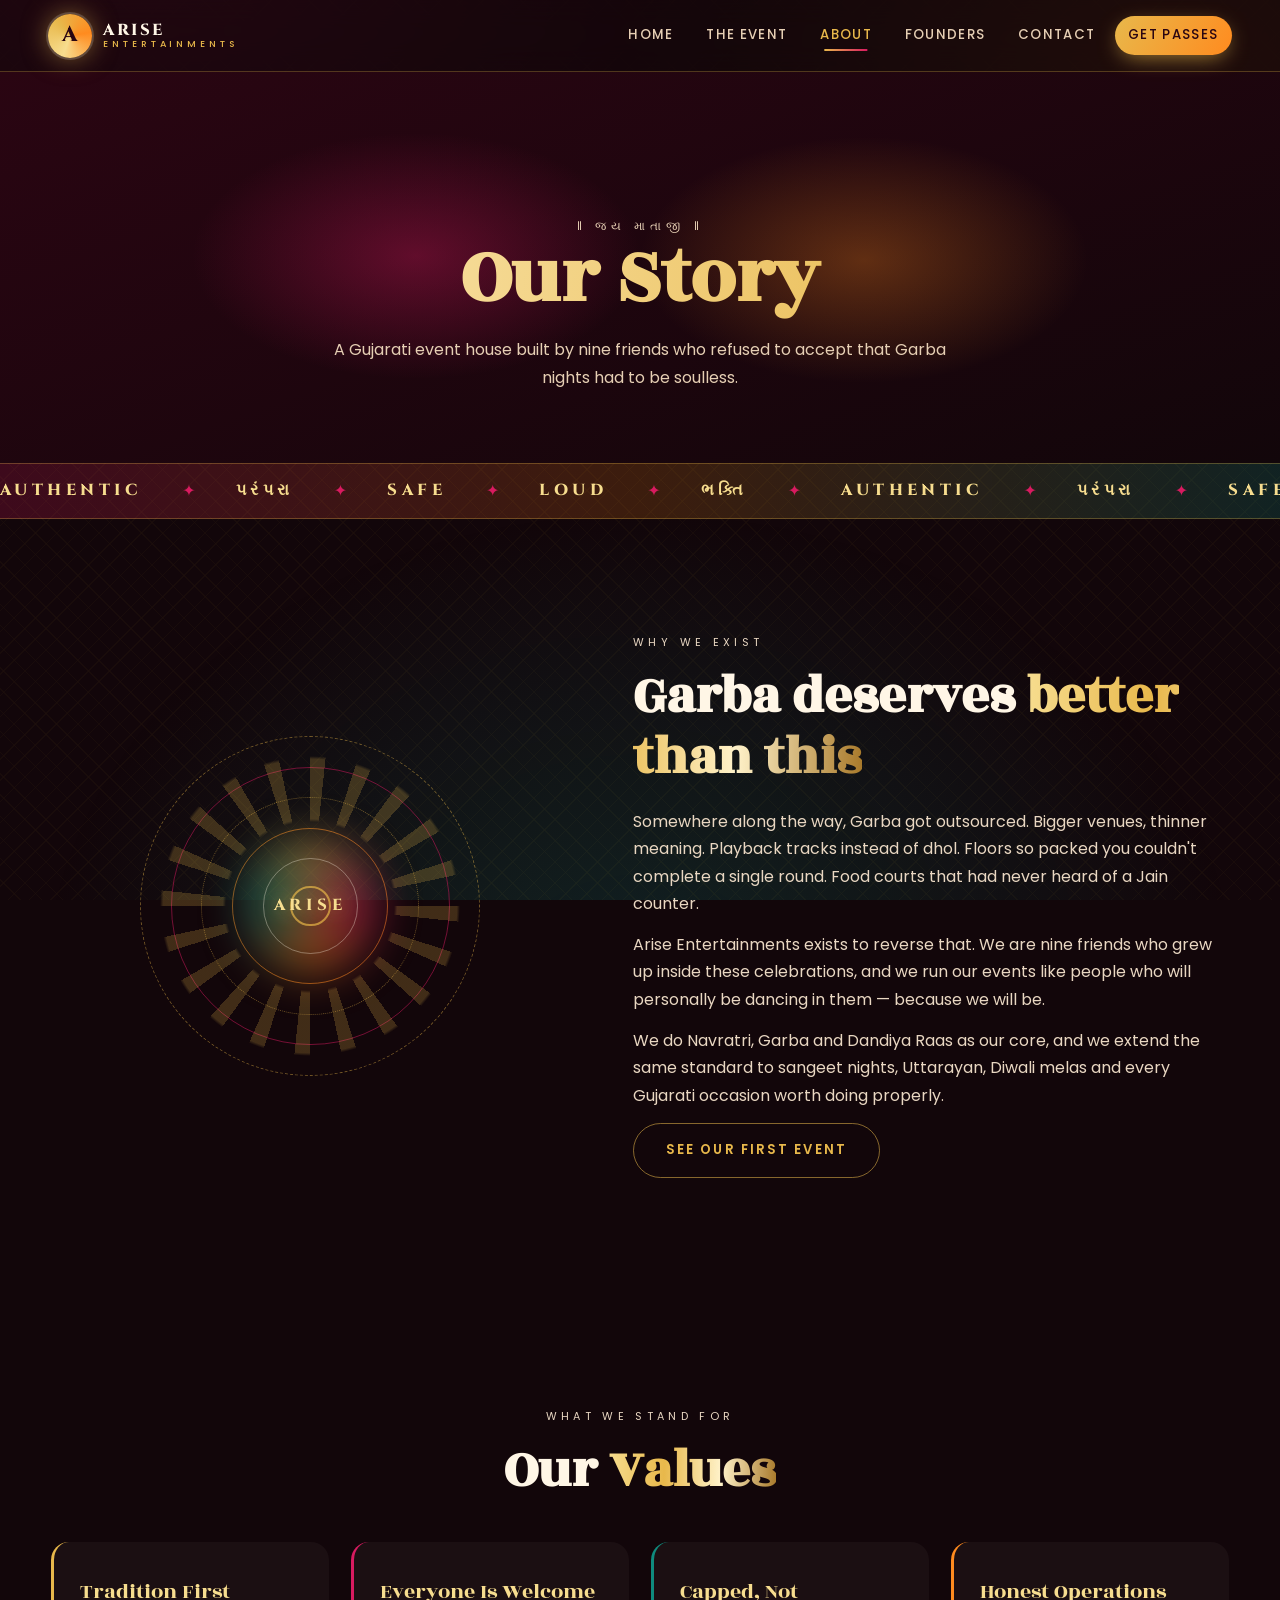
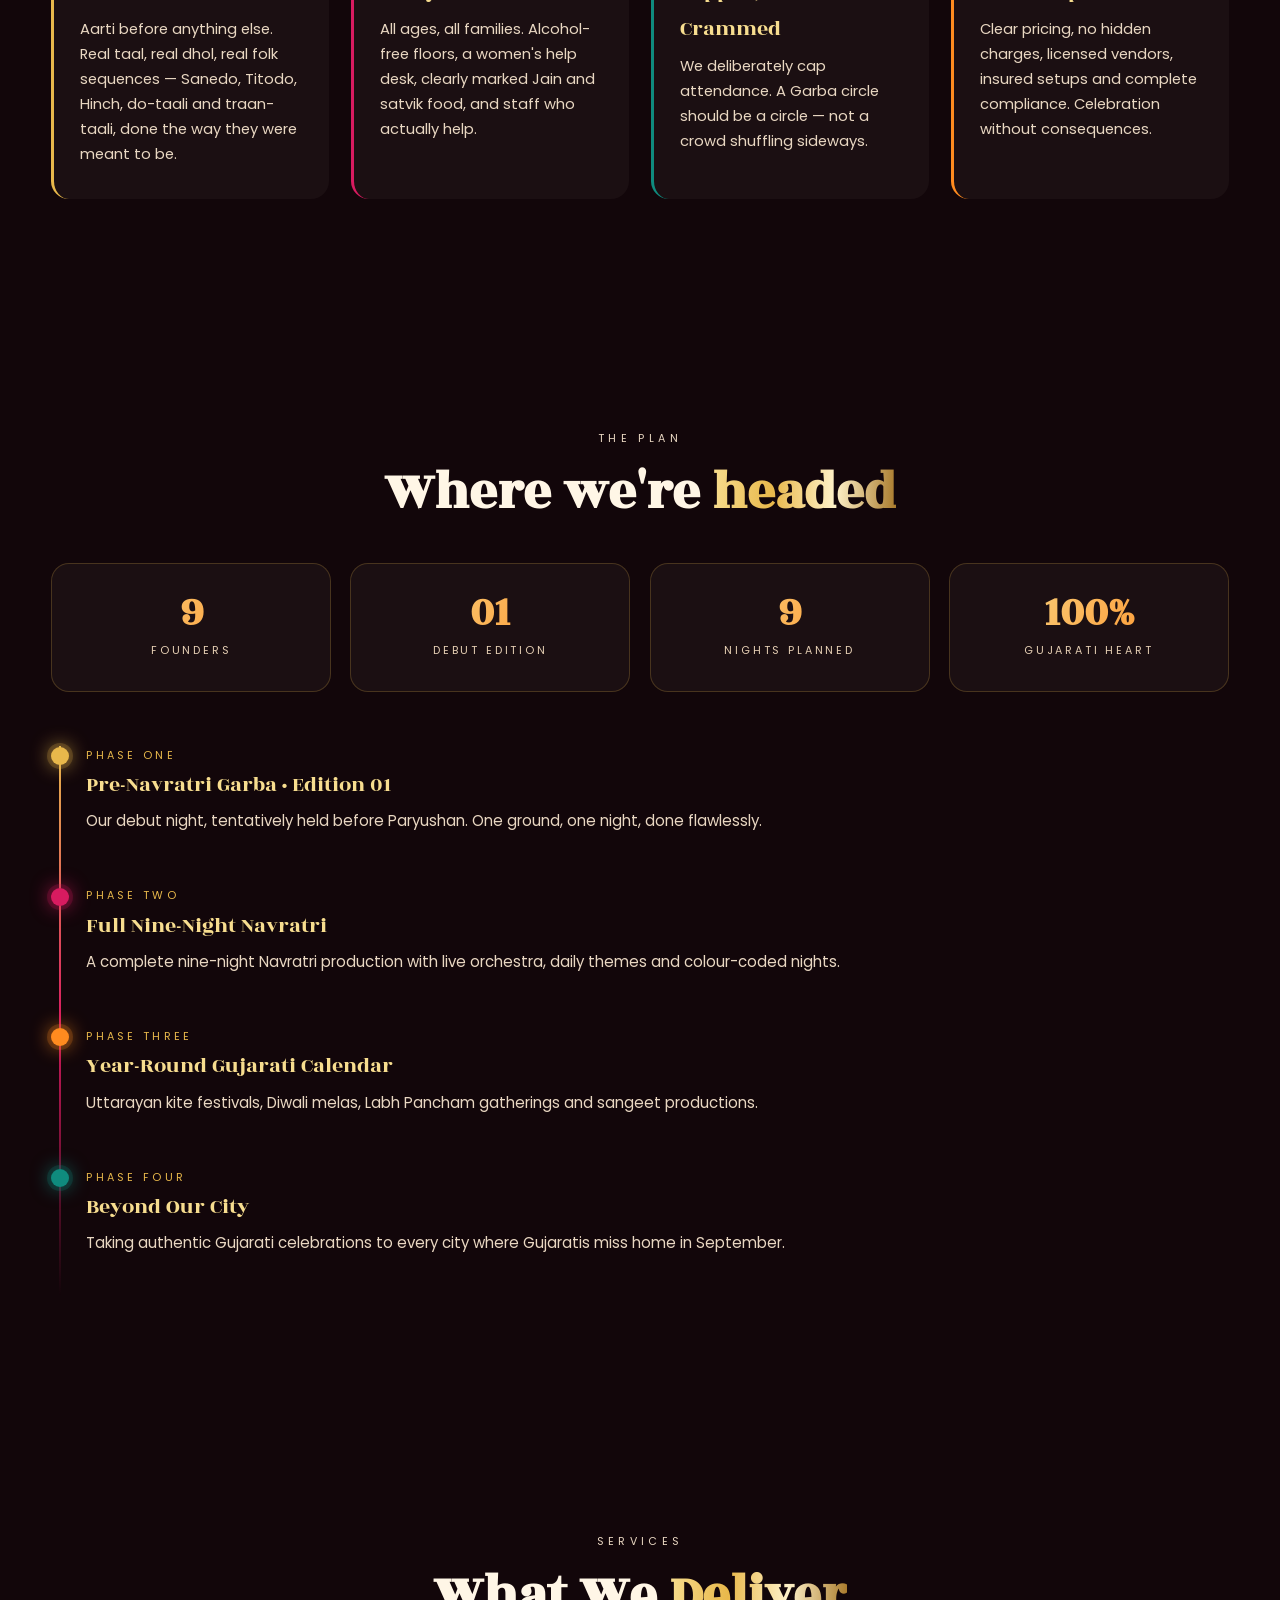
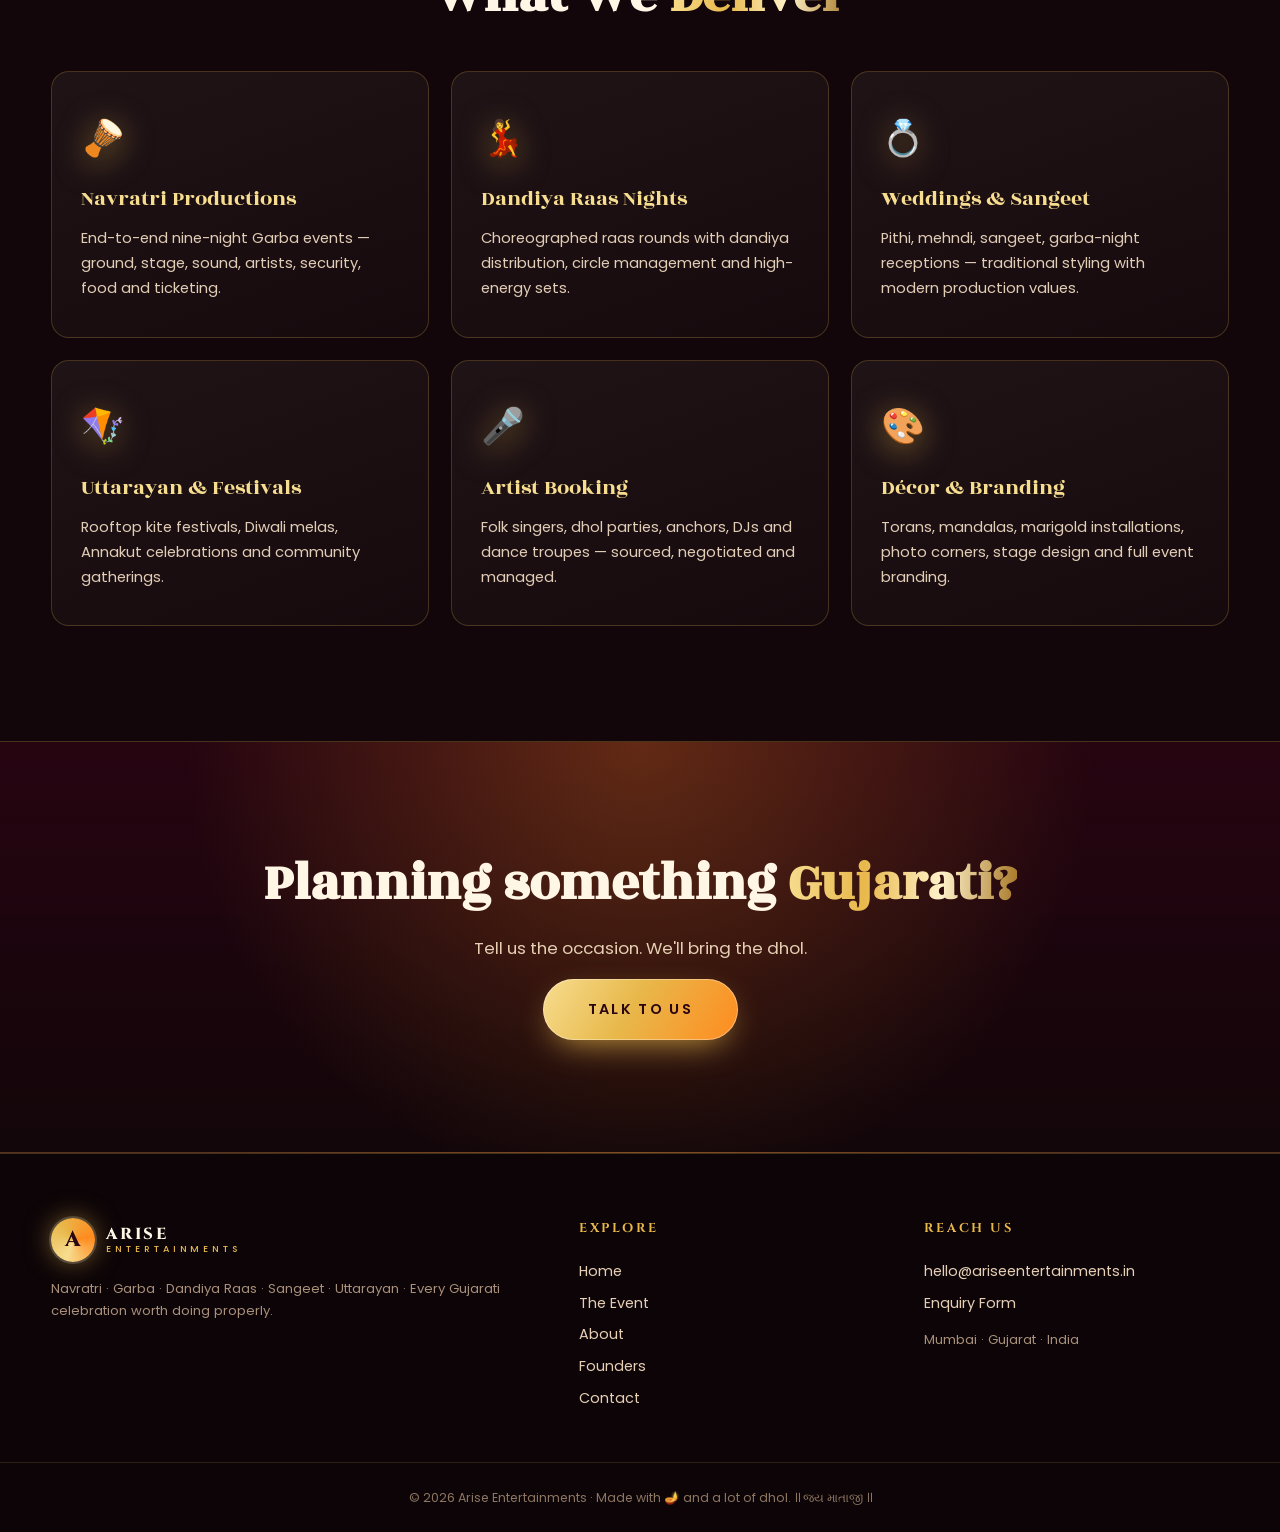
==== about.html @ 6908cb44 "feat: add event, about, founders and contact pages + README" ====
<!DOCTYPE html>
<html lang="en">
<head>
<meta charset="UTF-8">
<meta name="viewport" content="width=device-width, initial-scale=1.0">
<title>About — Arise Entertainments</title>
<meta name="description" content="Arise Entertainments is a Gujarati event house specialising in Navratri, Garba, Dandiya Raas, sangeet and every Gujarati celebration.">
<link rel="preconnect" href="https://fonts.googleapis.com">
<link rel="preconnect" href="https://fonts.gstatic.com" crossorigin>
<link href="https://fonts.googleapis.com/css2?family=Cinzel:wght@600;800&family=Playfair+Display:ital,wght@0,700;1,600&family=Poppins:wght@300;400;500;600&family=Rozha+One&display=swap" rel="stylesheet">
<link rel="stylesheet" href="style.css">
<link rel="icon" href="data:image/svg+xml,<svg xmlns='http://www.w3.org/2000/svg' viewBox='0 0 100 100'><text y='.9em' font-size='90'>🪔</text></svg>">
</head>
<body>

<header class="nav">
  <a href="index.html" class="brand">
    <span class="brand-mark">A</span>
    <span class="brand-text">Arise<em>Entertainments</em></span>
  </a>
  <input type="checkbox" id="navtoggle" class="navtoggle">
  <label for="navtoggle" class="burger" aria-label="Menu"><span></span><span></span><span></span></label>
  <nav class="navlinks">
    <a href="index.html">Home</a>
    <a href="event.html">The Event</a>
    <a href="about.html" class="active">About</a>
    <a href="founders.html">Founders</a>
    <a href="contact.html">Contact</a>
    <a href="event.html#passes" class="btn-nav">Get Passes</a>
  </nav>
</header>

<section class="pagehead">
  <div class="wrap">
    <p class="kicker">॥ જય માતાજી ॥</p>
    <h1>Our Story</h1>
    <p>A Gujarati event house built by nine friends who refused to accept that Garba nights had to be soulless.</p>
  </div>
</section>

<div class="marquee">
  <div class="marquee-track">
    <span>AUTHENTIC</span><i>✦</i><span>પરંપરા</span><i>✦</i><span>SAFE</span><i>✦</i><span>LOUD</span><i>✦</i>
    <span>ભક્તિ</span><i>✦</i><span>AUTHENTIC</span><i>✦</i><span>પરંપરા</span><i>✦</i><span>SAFE</span><i>✦</i>
    <span>LOUD</span><i>✦</i><span>ભક્તિ</span><i>✦</i>
  </div>
</div>

<section class="section">
  <div class="wrap grid-2">
    <div class="mandala-holder">
      <div class="mandala">
        <span></span><span></span><span></span><span></span>
        <span></span><span></span><span></span><span></span>
        <em>ARISE</em>
      </div>
    </div>
    <div>
      <p class="eyebrow">Why we exist</p>
      <h2 class="h2">Garba deserves <span class="gold">better than this</span></h2>
      <p>Somewhere along the way, Garba got outsourced. Bigger venues, thinner meaning. Playback tracks instead of dhol. Floors so packed you couldn't complete a single round. Food courts that had never heard of a Jain counter.</p>
      <p>Arise Entertainments exists to reverse that. We are nine friends who grew up inside these celebrations, and we run our events like people who will personally be dancing in them — because we will be.</p>
      <p>We do Navratri, Garba and Dandiya Raas as our core, and we extend the same standard to sangeet nights, Uttarayan, Diwali melas and every Gujarati occasion worth doing properly.</p>
      <a href="event.html" class="btn btn-outline">See Our First Event</a>
    </div>
  </div>
</section>

<section class="section">
  <div class="wrap">
    <p class="eyebrow center">What we stand for</p>
    <h2 class="h2 center">Our <span class="gold">Values</span></h2>
    <div class="vlist">
      <div class="v"><h3>Tradition First</h3><p>Aarti before anything else. Real taal, real dhol, real folk sequences — Sanedo, Titodo, Hinch, do-taali and traan-taali, done the way they were meant to be.</p></div>
      <div class="v"><h3>Everyone Is Welcome</h3><p>All ages, all families. Alcohol-free floors, a women's help desk, clearly marked Jain and satvik food, and staff who actually help.</p></div>
      <div class="v"><h3>Capped, Not Crammed</h3><p>We deliberately cap attendance. A Garba circle should be a circle — not a crowd shuffling sideways.</p></div>
      <div class="v"><h3>Honest Operations</h3><p>Clear pricing, no hidden charges, licensed vendors, insured setups and complete compliance. Celebration without consequences.</p></div>
    </div>
  </div>
</section>

<section class="section">
  <div class="wrap">
    <p class="eyebrow center">The plan</p>
    <h2 class="h2 center">Where we're <span class="gold">headed</span></h2>
    <div class="stats">
      <div class="stat"><b>9</b><span>Founders</span></div>
      <div class="stat"><b>01</b><span>Debut Edition</span></div>
      <div class="stat"><b>9</b><span>Nights Planned</span></div>
      <div class="stat"><b>100%</b><span>Gujarati Heart</span></div>
    </div>
    <div class="timeline" style="margin-top:3rem">
      <div class="tl"><span>Phase One</span><h3>Pre-Navratri Garba · Edition 01</h3><p>Our debut night, tentatively held before Paryushan. One ground, one night, done flawlessly.</p></div>
      <div class="tl"><span>Phase Two</span><h3>Full Nine-Night Navratri</h3><p>A complete nine-night Navratri production with live orchestra, daily themes and colour-coded nights.</p></div>
      <div class="tl"><span>Phase Three</span><h3>Year-Round Gujarati Calendar</h3><p>Uttarayan kite festivals, Diwali melas, Labh Pancham gatherings and sangeet productions.</p></div>
      <div class="tl"><span>Phase Four</span><h3>Beyond Our City</h3><p>Taking authentic Gujarati celebrations to every city where Gujaratis miss home in September.</p></div>
    </div>
  </div>
</section>

<section class="section">
  <div class="wrap">
    <p class="eyebrow center">Services</p>
    <h2 class="h2 center">What We <span class="gold">Deliver</span></h2>
    <div class="cards">
      <div class="card"><div class="ci">🪘</div><h3>Navratri Productions</h3><p>End-to-end nine-night Garba events — ground, stage, sound, artists, security, food and ticketing.</p></div>
      <div class="card"><div class="ci">💃</div><h3>Dandiya Raas Nights</h3><p>Choreographed raas rounds with dandiya distribution, circle management and high-energy sets.</p></div>
      <div class="card"><div class="ci">💍</div><h3>Weddings &amp; Sangeet</h3><p>Pithi, mehndi, sangeet, garba-night receptions — traditional styling with modern production values.</p></div>
      <div class="card"><div class="ci">🪁</div><h3>Uttarayan &amp; Festivals</h3><p>Rooftop kite festivals, Diwali melas, Annakut celebrations and community gatherings.</p></div>
      <div class="card"><div class="ci">🎤</div><h3>Artist Booking</h3><p>Folk singers, dhol parties, anchors, DJs and dance troupes — sourced, negotiated and managed.</p></div>
      <div class="card"><div class="ci">🎨</div><h3>Décor &amp; Branding</h3><p>Torans, mandalas, marigold installations, photo corners, stage design and full event branding.</p></div>
    </div>
  </div>
</section>

<section class="cta">
  <div class="wrap center">
    <h2 class="h2">Planning something <span class="gold">Gujarati?</span></h2>
    <p class="lead">Tell us the occasion. We'll bring the dhol.</p>
    <a href="contact.html" class="btn btn-gold big">Talk To Us</a>
  </div>
</section>

<footer class="footer">
  <div class="wrap foot-grid">
    <div>
      <div class="brand foot-brand"><span class="brand-mark">A</span><span class="brand-text">Arise<em>Entertainments</em></span></div>
      <p class="fsmall">Navratri · Garba · Dandiya Raas · Sangeet · Uttarayan · Every Gujarati celebration worth doing properly.</p>
    </div>
    <div>
      <h4>Explore</h4>
      <a href="index.html">Home</a><a href="event.html">The Event</a><a href="about.html">About</a>
      <a href="founders.html">Founders</a><a href="contact.html">Contact</a>
    </div>
    <div>
      <h4>Reach Us</h4>
      <a href="mailto:hello@ariseentertainments.in">hello@ariseentertainments.in</a>
      <a href="contact.html">Enquiry Form</a>
      <p class="fsmall">Mumbai · Gujarat · India</p>
    </div>
  </div>
  <p class="copy">© 2026 Arise Entertainments · Made with 🪔 and a lot of dhol. ॥ જય માતાજી ॥</p>
</footer>

</body>
</html>
---- style.css ----
/* =========================================================
   ARISE ENTERTAINMENTS — Navratri / Gujarati Event House
   Pure HTML + CSS. No JavaScript. GitHub Pages ready.
   ========================================================= */

:root{
  --ink:#12060a;
  --ink2:#1d0a12;
  --maroon:#4a0d20;
  --deep:#2a0512;
  --gold:#e8b84b;
  --gold2:#f7dd8f;
  --gold-dk:#a8792a;
  --rani:#d81b60;
  --saffron:#ff8b1f;
  --teal:#0f8b7e;
  --cream:#fff6e6;
  --muted:#e6cfb4;
  --radius:18px;
  --maxw:1180px;
  --ff-head:'Rozha One', 'Playfair Display', serif;
  --ff-disp:'Cinzel', serif;
  --ff-body:'Poppins', system-ui, sans-serif;
}

*{margin:0;padding:0;box-sizing:border-box}
html{scroll-behavior:smooth}
body{
  font-family:var(--ff-body);
  color:var(--cream);
  background:var(--ink);
  overflow-x:hidden;
  line-height:1.7;
  -webkit-font-smoothing:antialiased;
}
img{max-width:100%;display:block}
a{color:inherit;text-decoration:none}
.wrap{width:min(var(--maxw),92%);margin-inline:auto}
.center{text-align:center}
.narrow{max-width:680px;margin-inline:auto}
.gold{
  background:linear-gradient(92deg,var(--gold2),var(--gold),#fff2c9,var(--gold-dk));
  -webkit-background-clip:text;background-clip:text;color:transparent;
}

/* ---------- ambient body texture ---------- */
body::before{
  content:"";position:fixed;inset:0;pointer-events:none;z-index:0;
  background:
    radial-gradient(1000px 600px at 12% -5%, rgba(216,27,96,.28), transparent 60%),
    radial-gradient(900px 600px at 92% 8%, rgba(255,139,31,.20), transparent 62%),
    radial-gradient(1000px 800px at 50% 110%, rgba(15,139,126,.22), transparent 60%);
}
body::after{
  content:"";position:fixed;inset:0;pointer-events:none;z-index:0;opacity:.05;
  background-image:
    repeating-linear-gradient(45deg,transparent 0 14px,rgba(232,184,75,.7) 14px 15px),
    repeating-linear-gradient(-45deg,transparent 0 14px,rgba(232,184,75,.7) 14px 15px);
}
header,section,footer,.marquee{position:relative;z-index:2}

/* =================== NAV =================== */
.nav{
  position:sticky;top:0;z-index:60;
  display:flex;align-items:center;justify-content:space-between;
  gap:1rem;padding:.85rem clamp(1rem,4vw,3rem);
  background:rgba(18,6,10,.72);
  backdrop-filter:blur(14px);
  border-bottom:1px solid rgba(232,184,75,.28);
}
.brand{display:flex;align-items:center;gap:.7rem}
.brand-mark{
  width:44px;height:44px;flex:none;display:grid;place-items:center;
  font-family:var(--ff-disp);font-weight:800;font-size:1.35rem;color:#2a0512;
  background:conic-gradient(from 200deg,var(--gold2),var(--gold),var(--saffron),var(--gold2));
  border-radius:50%;
  box-shadow:0 0 0 2px rgba(255,246,230,.18), 0 0 26px rgba(232,184,75,.5);
  animation:spinglow 9s linear infinite;
}
@keyframes spinglow{to{filter:hue-rotate(20deg)}}
.brand-text{font-family:var(--ff-disp);font-weight:800;letter-spacing:.16em;font-size:1rem;line-height:1.1;text-transform:uppercase}
.brand-text em{display:block;font-style:normal;font-family:var(--ff-body);font-size:.58rem;letter-spacing:.42em;color:var(--gold);font-weight:500}

.navtoggle{display:none}
.burger{display:none;cursor:pointer;padding:.5rem;flex-direction:column;gap:5px}
.burger span{width:26px;height:2px;background:var(--gold);display:block;transition:.3s}

.navlinks{display:flex;align-items:center;gap:.35rem}
.navlinks a{
  padding:.5rem .85rem;font-size:.83rem;letter-spacing:.1em;text-transform:uppercase;
  font-weight:500;color:var(--muted);border-radius:999px;position:relative;transition:.25s;
}
.navlinks a::after{
  content:"";position:absolute;left:50%;bottom:.25rem;width:0;height:2px;
  background:linear-gradient(90deg,var(--gold),var(--rani));transition:.3s;transform:translateX(-50%);
}
.navlinks a:hover{color:#fff}
.navlinks a:hover::after,.navlinks a.active::after{width:55%}
.navlinks a.active{color:var(--gold)}
.btn-nav{
  background:linear-gradient(120deg,var(--gold),var(--saffron));
  color:#2a0512 !important;font-weight:600;
  box-shadow:0 6px 22px -6px rgba(232,184,75,.75);
}
.btn-nav::after{display:none !important}
.btn-nav:hover{transform:translateY(-2px)}

/* =================== BUTTONS =================== */
.btn{
  display:inline-block;padding:.95rem 2rem;border-radius:999px;
  font-size:.82rem;letter-spacing:.16em;text-transform:uppercase;font-weight:600;
  transition:.3s cubic-bezier(.2,.7,.3,1);will-change:transform;
}
.btn.big{padding:1.15rem 2.8rem;font-size:.9rem}
.btn-gold{
  color:#2a0512;
  background:linear-gradient(120deg,var(--gold2),var(--gold) 45%,var(--saffron));
  box-shadow:0 12px 34px -12px rgba(232,184,75,.9),inset 0 0 0 1px rgba(255,255,255,.35);
}
.btn-gold:hover{transform:translateY(-3px) scale(1.02);box-shadow:0 18px 44px -12px rgba(255,139,31,.95)}
.btn-ghost{color:var(--cream);border:1px solid rgba(232,184,75,.55);backdrop-filter:blur(6px)}
.btn-ghost:hover{background:rgba(232,184,75,.14);transform:translateY(-3px)}
.btn-outline{color:var(--gold);border:1px solid rgba(232,184,75,.55)}
.btn-outline:hover{background:var(--gold);color:#2a0512;transform:translateY(-3px)}

/* =================== HERO =================== */
.hero{
  min-height:100svh;display:grid;place-items:center;text-align:center;
  padding:5rem 1rem 4rem;overflow:hidden;isolation:isolate;
}
.hero-bg{
  position:absolute;inset:-20%;z-index:-2;
  background:
    radial-gradient(closest-side,rgba(255,139,31,.42),transparent 70%) 20% 30%/55% 55% no-repeat,
    radial-gradient(closest-side,rgba(216,27,96,.42),transparent 70%) 82% 26%/55% 55% no-repeat,
    radial-gradient(closest-side,rgba(15,139,126,.38),transparent 70%) 50% 88%/60% 60% no-repeat,
    linear-gradient(160deg,#2a0512,#12060a 55%,#1d0a12);
  animation:drift 18s ease-in-out infinite alternate;
}
@keyframes drift{
  0%{transform:scale(1) translate3d(0,0,0)}
  100%{transform:scale(1.12) translate3d(-2%,2%,0)}
}
/* rotating chakra behind title */
.hero::before{
  content:"";position:absolute;inset:0;margin:auto;z-index:-1;
  width:min(78vmin,720px);height:min(78vmin,720px);border-radius:50%;
  background:
    repeating-conic-gradient(from 0deg,
      rgba(232,184,75,.16) 0deg 3deg, transparent 3deg 12deg);
  -webkit-mask:radial-gradient(closest-side,transparent 42%,#000 44%,#000 74%,transparent 76%);
          mask:radial-gradient(closest-side,transparent 42%,#000 44%,#000 74%,transparent 76%);
  animation:rot 60s linear infinite;
}
.hero::after{
  content:"";position:absolute;inset:0;margin:auto;z-index:-1;
  width:min(52vmin,460px);height:min(52vmin,460px);border-radius:50%;
  border:1px dashed rgba(232,184,75,.35);
  animation:rot 32s linear infinite reverse;
}
@keyframes rot{to{transform:rotate(360deg)}}

/* toran (hanging festoon) */
.toran{position:absolute;top:0;left:0;right:0;height:70px;display:flex;justify-content:space-around;z-index:1;pointer-events:none}
.toran span{
  width:26px;height:38px;
  background:linear-gradient(180deg,var(--gold),var(--rani));
  clip-path:polygon(0 0,100% 0,100% 55%,50% 100%,0 55%);
  transform-origin:top center;
  animation:sway 3.6s ease-in-out infinite;
  opacity:.85;
}
.toran span:nth-child(even){background:linear-gradient(180deg,var(--gold2),var(--teal));height:30px;animation-duration:4.4s}
.toran span:nth-child(3n){background:linear-gradient(180deg,var(--saffron),var(--maroon));height:44px}
.toran span:nth-child(1){animation-delay:-.2s}.toran span:nth-child(2){animation-delay:-.6s}
.toran span:nth-child(3){animation-delay:-1s}.toran span:nth-child(4){animation-delay:-1.4s}
.toran span:nth-child(5){animation-delay:-1.8s}.toran span:nth-child(6){animation-delay:-2.2s}
.toran span:nth-child(7){animation-delay:-2.6s}.toran span:nth-child(8){animation-delay:-.9s}
.toran span:nth-child(9){animation-delay:-1.3s}.toran span:nth-child(10){animation-delay:-1.7s}
@keyframes sway{0%,100%{transform:rotate(-6deg)}50%{transform:rotate(6deg)}}

/* floating diyas */
.diyas{position:absolute;inset:0;pointer-events:none;z-index:1}
.diya{position:absolute;font-size:1.6rem;filter:drop-shadow(0 0 14px rgba(255,168,60,.9));opacity:.85;animation:float 9s ease-in-out infinite}
.d1{left:6%;top:26%;animation-delay:0s}
.d2{left:16%;top:66%;animation-delay:-1.6s;font-size:1.1rem}
.d3{right:8%;top:32%;animation-delay:-3s}
.d4{right:18%;top:72%;animation-delay:-4.5s;font-size:1.2rem}
.d5{left:44%;top:12%;animation-delay:-2.2s;font-size:1rem}
.d6{right:38%;bottom:8%;animation-delay:-5.5s;font-size:1.3rem}
@keyframes float{0%,100%{transform:translateY(0) rotate(-4deg);opacity:.6}50%{transform:translateY(-26px) rotate(4deg);opacity:1}}

.hero-inner{max-width:900px;position:relative;z-index:3}
.kicker{
  font-size:.74rem;letter-spacing:.42em;text-transform:uppercase;color:var(--gold);
  margin-bottom:1.4rem;animation:rise .9s .1s both;
}
.hero-title{font-family:var(--ff-head);line-height:.92;text-transform:uppercase}
.hero-title .line1{
  display:block;font-family:var(--ff-disp);font-weight:600;
  font-size:clamp(1.5rem,5.2vw,3.1rem);letter-spacing:.22em;color:var(--cream);
  animation:rise 1s .2s both;
}
.hero-title .line2{
  display:block;font-size:clamp(4.2rem,17vw,11rem);letter-spacing:.02em;
  background:linear-gradient(96deg,#fff2c9,var(--gold),var(--saffron),var(--rani),var(--gold2));
  background-size:280% 100%;
  -webkit-background-clip:text;background-clip:text;color:transparent;
  filter:drop-shadow(0 10px 34px rgba(232,184,75,.35));
  animation:rise 1.1s .35s both, shimmer 7s linear infinite 1.2s;
}
@keyframes shimmer{to{background-position:280% 0}}
@keyframes rise{from{opacity:0;transform:translateY(28px)}to{opacity:1;transform:none}}
.hero-sub{margin:1.4rem auto 2.2rem;max-width:620px;color:var(--muted);font-weight:300;animation:rise 1.1s .55s both}
.hero-sub strong{color:var(--gold2);font-weight:600}
.hero-cta{display:flex;gap:1rem;justify-content:center;flex-wrap:wrap;animation:rise 1.1s .7s both}
.hero-meta{
  margin-top:3rem;display:flex;gap:1rem;justify-content:center;flex-wrap:wrap;
  animation:rise 1.1s .85s both;
}
.hero-meta div{
  padding:.85rem 1.4rem;border:1px solid rgba(232,184,75,.3);border-radius:14px;
  background:rgba(255,246,230,.04);backdrop-filter:blur(6px);min-width:170px;
}
.hm-k{display:block;font-size:.62rem;letter-spacing:.3em;text-transform:uppercase;color:var(--gold)}
.hm-v{display:block;font-size:.9rem;color:var(--cream)}
.scroll-hint{
  position:absolute;bottom:1.3rem;left:50%;transform:translateX(-50%);
  font-size:.6rem;letter-spacing:.35em;text-transform:uppercase;color:var(--gold);
  display:flex;flex-direction:column;align-items:center;gap:.5rem;opacity:.8;
}
.scroll-hint span{width:1px;height:38px;background:linear-gradient(var(--gold),transparent);animation:pulse 2s ease-in-out infinite}
@keyframes pulse{0%,100%{opacity:.3;transform:scaleY(.6)}50%{opacity:1;transform:scaleY(1)}}

/* =================== MARQUEE =================== */
.marquee{
  overflow:hidden;border-block:1px solid rgba(232,184,75,.3);
  background:linear-gradient(90deg,rgba(216,27,96,.22),rgba(255,139,31,.18),rgba(15,139,126,.22));
  padding:.85rem 0;
}
.marquee-track{display:flex;gap:2.5rem;width:max-content;animation:scrollx 26s linear infinite;align-items:center}
.marquee-track span{font-family:var(--ff-disp);font-weight:800;letter-spacing:.28em;font-size:1rem;color:var(--gold2);white-space:nowrap}
.marquee-track i{color:var(--rani);font-style:normal}
@keyframes scrollx{to{transform:translateX(-50%)}}

/* =================== SECTIONS =================== */
.section{padding:clamp(4rem,9vw,7.5rem) 0}
.eyebrow{font-size:.68rem;letter-spacing:.4em;text-transform:uppercase;color:var(--gold);margin-bottom:.9rem}
.eyebrow.center{text-align:center}
.h2{font-family:var(--ff-head);font-size:clamp(2rem,5.2vw,3.4rem);line-height:1.12;margin-bottom:1.2rem}
.h2.center{text-align:center}
.lead{font-size:1.05rem;color:var(--muted);margin-bottom:1rem}
.section p{color:#e9d7c2;margin-bottom:.9rem}
.grid-2{display:grid;grid-template-columns:1fr 1.15fr;gap:clamp(2rem,5vw,4.5rem);align-items:center}

.ticks{list-style:none;margin:1.4rem 0 2rem;display:grid;gap:.6rem}
.ticks li{padding-left:2rem;position:relative;color:#f0e0cc;font-size:.95rem}
.ticks li::before{
  content:"✦";position:absolute;left:0;top:0;color:var(--gold);
  animation:twinkle 3s ease-in-out infinite;
}
.ticks li:nth-child(2)::before{animation-delay:.4s}
.ticks li:nth-child(3)::before{animation-delay:.8s}
.ticks li:nth-child(4)::before{animation-delay:1.2s}
@keyframes twinkle{0%,100%{opacity:.45;transform:scale(.85)}50%{opacity:1;transform:scale(1.2)}}

/* ---------- CSS mandala ---------- */
.mandala-holder{display:grid;place-items:center;min-height:340px}
.mandala{position:relative;width:min(80%,340px);aspect-ratio:1;display:grid;place-items:center}
.mandala span{
  position:absolute;inset:0;border-radius:50%;
  border:1px solid rgba(232,184,75,.45);
}
.mandala span:nth-child(1){inset:0;border-style:dashed;animation:rot 44s linear infinite}
.mandala span:nth-child(2){inset:9%;border-color:rgba(216,27,96,.5)}
.mandala span:nth-child(3){inset:18%;border-style:dotted;animation:rot 30s linear infinite reverse}
.mandala span:nth-child(4){inset:27%;border-color:rgba(255,139,31,.55)}
.mandala span:nth-child(5){
  inset:5%;border:none;border-radius:0;
  background:repeating-conic-gradient(from 0deg,rgba(232,184,75,.22) 0 6deg,transparent 6deg 18deg);
  -webkit-mask:radial-gradient(closest-side,transparent 55%,#000 57%,#000 96%,transparent 98%);
          mask:radial-gradient(closest-side,transparent 55%,#000 57%,#000 96%,transparent 98%);
  animation:rot 70s linear infinite;
}
.mandala span:nth-child(6){
  inset:30%;border:none;
  background:conic-gradient(from 0deg,var(--gold),var(--rani),var(--saffron),var(--teal),var(--gold));
  border-radius:50%;filter:blur(22px);opacity:.5;animation:pulseGlow 5s ease-in-out infinite;
}
.mandala span:nth-child(7){inset:36%;border-color:rgba(255,246,230,.35)}
.mandala span:nth-child(8){inset:44%;border-color:rgba(232,184,75,.7);border-width:2px}
@keyframes pulseGlow{0%,100%{opacity:.35;transform:scale(.95)}50%{opacity:.7;transform:scale(1.05)}}
.mandala em{
  position:relative;z-index:2;font-style:normal;font-family:var(--ff-disp);font-weight:800;
  letter-spacing:.3em;font-size:1rem;color:var(--gold2);text-shadow:0 0 20px rgba(232,184,75,.8);
}

/* ---------- nine nights ---------- */
.nights{background:linear-gradient(180deg,transparent,rgba(42,5,18,.6),transparent)}
.nine{
  display:grid;grid-template-columns:repeat(auto-fit,minmax(150px,1fr));
  gap:1rem;margin-top:2.6rem;
}
.n{
  position:relative;overflow:hidden;padding:1.6rem 1rem;border-radius:var(--radius);
  text-align:center;border:1px solid rgba(232,184,75,.22);
  background:rgba(255,246,230,.035);transition:.4s cubic-bezier(.2,.7,.3,1);
}
.n::before{
  content:"";position:absolute;inset:auto 0 0 0;height:5px;background:var(--c);transition:.4s;
}
.n::after{
  content:"";position:absolute;inset:0;background:radial-gradient(circle at 50% 120%,var(--c),transparent 70%);
  opacity:0;transition:.45s;
}
.n:hover{transform:translateY(-8px);border-color:var(--c);box-shadow:0 22px 46px -20px var(--c)}
.n:hover::after{opacity:.35}
.n:hover::before{height:100%;opacity:.12}
.n b{display:block;font-family:var(--ff-head);font-size:2.2rem;color:var(--c);line-height:1;position:relative;z-index:2}
.n span{display:block;font-size:.9rem;font-weight:600;margin-top:.3rem;position:relative;z-index:2}
.n em{display:block;font-style:normal;font-size:.68rem;letter-spacing:.2em;text-transform:uppercase;color:var(--muted);margin-top:.35rem;position:relative;z-index:2}

/* ---------- ticket ---------- */
.ticket{
  display:grid;grid-template-columns:1fr 26px 250px;
  border-radius:26px;overflow:hidden;
  background:linear-gradient(135deg,rgba(74,13,32,.92),rgba(29,10,18,.95));
  border:1px solid rgba(232,184,75,.4);
  box-shadow:0 40px 90px -50px rgba(232,184,75,.7);
}
.ticket-left{padding:clamp(1.8rem,4vw,3.2rem)}
.ticket-rip{
  background:
    radial-gradient(circle at 50% 0,transparent 0 8px,rgba(232,184,75,.4) 8px 9px,transparent 9px) 0 0/26px 26px repeat-y;
  position:relative;
}
.ticket-rip::before{content:"";position:absolute;inset:0;border-left:2px dashed rgba(232,184,75,.5);left:50%}
.ticket-right{
  padding:2rem 1.2rem;display:grid;place-items:center;gap:1rem;text-align:center;
  background:repeating-linear-gradient(135deg,rgba(232,184,75,.07) 0 10px,transparent 10px 20px);
}
.tick-rows{display:grid;gap:.6rem;margin:1.6rem 0 2rem}
.tick-rows div{display:flex;gap:1rem;justify-content:space-between;border-bottom:1px dashed rgba(232,184,75,.25);padding-bottom:.5rem;flex-wrap:wrap}
.tick-rows span{font-size:.68rem;letter-spacing:.28em;text-transform:uppercase;color:var(--gold)}
.tick-rows b{font-weight:500;color:var(--cream);font-size:.92rem}
.stamp{
  width:120px;height:120px;border-radius:50%;display:grid;place-items:center;
  border:3px double var(--gold);color:var(--gold);transform:rotate(-14deg);
  box-shadow:0 0 30px rgba(232,184,75,.35) inset;
  animation:stampPulse 4s ease-in-out infinite;
}
@keyframes stampPulse{0%,100%{transform:rotate(-14deg) scale(1)}50%{transform:rotate(-10deg) scale(1.05)}}
.stamp-in{font-family:var(--ff-disp);font-weight:800;letter-spacing:.16em;font-size:.85rem;line-height:1.5}
.tr-note{font-size:.6rem;letter-spacing:.35em;color:var(--muted);text-transform:uppercase}
.tr-note b{display:block;font-size:1.1rem;color:var(--gold2);letter-spacing:.2em}
.barcode{display:flex;gap:3px;height:44px;align-items:stretch}
.barcode i{width:3px;background:var(--gold);opacity:.8}
.barcode i:nth-child(2n){width:2px;opacity:.5}
.barcode i:nth-child(3n){width:5px;opacity:.95}

/* ---------- cards ---------- */
.cards{display:grid;grid-template-columns:repeat(auto-fit,minmax(280px,1fr));gap:1.4rem;margin-top:2.8rem}
.card{
  position:relative;padding:2.2rem 1.8rem;border-radius:var(--radius);
  background:linear-gradient(160deg,rgba(255,246,230,.06),rgba(255,246,230,.02));
  border:1px solid rgba(232,184,75,.22);overflow:hidden;
  transition:.45s cubic-bezier(.2,.7,.3,1);
}
.card::before{
  content:"";position:absolute;inset:-2px;border-radius:inherit;padding:1px;
  background:linear-gradient(130deg,var(--gold),var(--rani),var(--teal),var(--saffron));
  -webkit-mask:linear-gradient(#000 0 0) content-box,linear-gradient(#000 0 0);
  -webkit-mask-composite:xor;mask-composite:exclude;
  opacity:0;transition:.4s;
}
.card:hover{transform:translateY(-10px);background:linear-gradient(160deg,rgba(255,246,230,.11),rgba(255,246,230,.03))}
.card:hover::before{opacity:1}
.ci{font-size:2.2rem;margin-bottom:.8rem;filter:drop-shadow(0 6px 16px rgba(232,184,75,.5))}
.card h3{font-family:var(--ff-head);font-size:1.4rem;margin-bottom:.5rem;color:var(--gold2);font-weight:400}
.card p{font-size:.92rem;color:#e2cdb6;margin:0}

/* ---------- founders strip ---------- */
.founders-strip{background:linear-gradient(180deg,transparent,rgba(216,27,96,.10),transparent)}
.fnames{display:flex;flex-wrap:wrap;gap:.8rem;justify-content:center;margin:2.2rem 0}
.fnames span{
  padding:.7rem 1.5rem;border-radius:999px;font-size:.9rem;
  border:1px solid rgba(232,184,75,.35);background:rgba(255,246,230,.04);
  transition:.35s;
}
.fnames span:hover{background:linear-gradient(120deg,var(--gold),var(--saffron));color:#2a0512;transform:translateY(-4px) scale(1.05);font-weight:600}

/* ---------- CTA ---------- */
.cta{
  padding:clamp(4rem,9vw,7rem) 0;
  background:
    radial-gradient(circle at 50% 0,rgba(255,139,31,.28),transparent 60%),
    linear-gradient(180deg,rgba(42,5,18,.85),rgba(18,6,10,.95));
  border-block:1px solid rgba(232,184,75,.25);
}

/* =================== FOOTER =================== */
.footer{background:#0c0407;padding:4rem 0 1.5rem;border-top:1px solid rgba(232,184,75,.25)}
.foot-grid{display:grid;grid-template-columns:1.6fr 1fr 1fr;gap:2.5rem}
.foot-brand{margin-bottom:1rem}
.footer h4{font-family:var(--ff-disp);letter-spacing:.2em;font-size:.8rem;text-transform:uppercase;color:var(--gold);margin-bottom:1rem}
.footer a{display:block;font-size:.9rem;color:var(--muted);padding:.22rem 0;transition:.25s}
.footer a:hover{color:var(--gold2);transform:translateX(5px)}
.foot-brand a{display:flex}
.fsmall{font-size:.82rem;color:#a8907a;margin-top:.6rem}
.copy{text-align:center;margin-top:3rem;padding-top:1.5rem;border-top:1px solid rgba(232,184,75,.15);font-size:.78rem;color:#8d7660}

/* =================== INNER PAGE HEADER =================== */
.pagehead{
  padding:clamp(5rem,11vw,8rem) 0 clamp(3rem,6vw,4.5rem);text-align:center;position:relative;overflow:hidden;
  background:linear-gradient(160deg,#2a0512,#12060a);
}
.pagehead::before{
  content:"";position:absolute;inset:0;
  background:
    radial-gradient(closest-side,rgba(216,27,96,.35),transparent 70%) 15% 20%/50% 90% no-repeat,
    radial-gradient(closest-side,rgba(255,139,31,.30),transparent 70%) 85% 30%/50% 90% no-repeat;
  animation:drift 16s ease-in-out infinite alternate;
}
.pagehead .wrap{position:relative;z-index:2}
.pagehead h1{
  font-family:var(--ff-head);font-size:clamp(2.6rem,8vw,5rem);line-height:1.05;
  background:linear-gradient(96deg,#fff2c9,var(--gold),var(--saffron),var(--rani));
  background-size:250% 100%;-webkit-background-clip:text;background-clip:text;color:transparent;
  animation:shimmer 8s linear infinite;
}
.pagehead p{color:var(--muted);max-width:640px;margin:1rem auto 0}

/* =================== TIMELINE =================== */
.timeline{margin-top:2.5rem;position:relative;padding-left:2.2rem}
.timeline::before{content:"";position:absolute;left:8px;top:6px;bottom:6px;width:2px;background:linear-gradient(var(--gold),var(--rani),transparent)}
.tl{position:relative;padding:0 0 2rem 0}
.tl::before{
  content:"";position:absolute;left:-2.2rem;top:.45rem;width:18px;height:18px;border-radius:50%;
  background:var(--gold);box-shadow:0 0 0 4px rgba(232,184,75,.2),0 0 20px var(--gold);
  animation:twinkle 3s ease-in-out infinite;
}
.tl:nth-child(2)::before{background:var(--rani);box-shadow:0 0 0 4px rgba(216,27,96,.2),0 0 20px var(--rani);animation-delay:.5s}
.tl:nth-child(3)::before{background:var(--saffron);box-shadow:0 0 0 4px rgba(255,139,31,.2),0 0 20px var(--saffron);animation-delay:1s}
.tl:nth-child(4)::before{background:var(--teal);box-shadow:0 0 0 4px rgba(15,139,126,.2),0 0 20px var(--teal);animation-delay:1.5s}
.tl h3{font-family:var(--ff-head);font-size:1.35rem;color:var(--gold2);font-weight:400}
.tl span{font-size:.68rem;letter-spacing:.3em;text-transform:uppercase;color:var(--gold)}
.tl p{font-size:.94rem;margin-top:.3rem}

/* =================== FOUNDER GRID =================== */
.fgrid{display:grid;grid-template-columns:repeat(auto-fit,minmax(250px,1fr));gap:1.4rem;margin-top:3rem}
.fcard{
  position:relative;padding:2.4rem 1.6rem 2rem;border-radius:var(--radius);text-align:center;
  border:1px solid rgba(232,184,75,.22);
  background:linear-gradient(170deg,rgba(255,246,230,.07),rgba(255,246,230,.02));
  overflow:hidden;transition:.45s cubic-bezier(.2,.7,.3,1);
}
.fcard::after{
  content:"";position:absolute;inset:0;opacity:0;transition:.45s;
  background:radial-gradient(circle at 50% 0,var(--c,#e8b84b),transparent 65%);
}
.fcard:hover{transform:translateY(-10px);border-color:var(--c,#e8b84b);box-shadow:0 30px 60px -30px var(--c,#e8b84b)}
.fcard:hover::after{opacity:.22}
.avatar{
  width:96px;height:96px;margin:0 auto 1.1rem;border-radius:50%;display:grid;place-items:center;
  font-family:var(--ff-disp);font-weight:800;font-size:2rem;color:#1d0a12;position:relative;z-index:2;
  background:conic-gradient(from 140deg,var(--c,#e8b84b),#fff2c9,var(--c,#e8b84b));
  box-shadow:0 0 0 3px rgba(255,246,230,.16),0 14px 34px -14px var(--c,#e8b84b);
  transition:.45s;
}
.fcard:hover .avatar{transform:rotate(-8deg) scale(1.06)}
.fcard h3{font-family:var(--ff-head);font-size:1.5rem;font-weight:400;position:relative;z-index:2;color:#fff6e6}
.frole{font-size:.66rem;letter-spacing:.3em;text-transform:uppercase;color:var(--gold);margin:.35rem 0 .8rem;position:relative;z-index:2}
.fcard p{font-size:.88rem;color:#e2cdb6;position:relative;z-index:2;margin:0}
.fno{position:absolute;top:.6rem;right:1rem;font-family:var(--ff-head);font-size:3rem;color:rgba(232,184,75,.14);line-height:1}

/* =================== PASSES =================== */
.passes{display:grid;grid-template-columns:repeat(auto-fit,minmax(270px,1fr));gap:1.6rem;margin-top:2.8rem}
.pass{
  position:relative;padding:2.4rem 1.8rem;border-radius:22px;
  border:1px solid rgba(232,184,75,.3);background:rgba(255,246,230,.04);
  transition:.45s cubic-bezier(.2,.7,.3,1);
}
.pass:hover{transform:translateY(-10px) scale(1.01);box-shadow:0 34px 70px -34px rgba(232,184,75,.8)}
.pass.featured{
  background:linear-gradient(165deg,rgba(216,27,96,.28),rgba(255,139,31,.18));
  border-color:var(--gold);box-shadow:0 24px 60px -30px rgba(232,184,75,.75);
}
.pass-tag{
  position:absolute;top:-13px;left:50%;transform:translateX(-50%);
  padding:.3rem 1.1rem;border-radius:999px;font-size:.6rem;letter-spacing:.28em;text-transform:uppercase;
  background:linear-gradient(120deg,var(--gold2),var(--saffron));color:#2a0512;font-weight:700;white-space:nowrap;
}
.pass h3{font-family:var(--ff-head);font-size:1.7rem;font-weight:400;color:var(--gold2)}
.price{font-family:var(--ff-head);font-size:2.6rem;color:#fff6e6;line-height:1.2;margin:.4rem 0}
.price small{font-size:.8rem;font-family:var(--ff-body);color:var(--muted);letter-spacing:.1em}
.pass ul{list-style:none;margin:1.2rem 0 1.8rem;display:grid;gap:.55rem}
.pass li{font-size:.9rem;padding-left:1.5rem;position:relative;color:#e9d7c2}
.pass li::before{content:"✦";position:absolute;left:0;color:var(--gold)}

/* =================== FAQ (pure CSS accordion) =================== */
.faq{margin-top:2.5rem;display:grid;gap:.8rem}
.faq details{
  border:1px solid rgba(232,184,75,.25);border-radius:14px;
  background:rgba(255,246,230,.04);overflow:hidden;transition:.3s;
}
.faq details[open]{background:rgba(255,246,230,.07);border-color:rgba(232,184,75,.55)}
.faq summary{
  cursor:pointer;list-style:none;padding:1.1rem 1.4rem;font-weight:500;
  display:flex;justify-content:space-between;gap:1rem;align-items:center;color:var(--gold2);
}
.faq summary::-webkit-details-marker{display:none}
.faq summary::after{content:"+";font-size:1.5rem;color:var(--gold);transition:.3s;line-height:1}
.faq details[open] summary::after{transform:rotate(135deg)}
.faq p{padding:0 1.4rem 1.2rem;font-size:.93rem;color:#e2cdb6;margin:0}

/* =================== FORM =================== */
.formcard{
  margin-top:2.5rem;padding:clamp(1.6rem,4vw,3rem);border-radius:24px;
  background:linear-gradient(160deg,rgba(74,13,32,.75),rgba(18,6,10,.9));
  border:1px solid rgba(232,184,75,.35);
}
.frow{display:grid;grid-template-columns:1fr 1fr;gap:1.2rem}
.field{display:block;margin-bottom:1.2rem}
.field span{display:block;font-size:.66rem;letter-spacing:.28em;text-transform:uppercase;color:var(--gold);margin-bottom:.5rem}
.field input,.field select,.field textarea{
  width:100%;padding:.9rem 1.1rem;border-radius:12px;font-family:var(--ff-body);font-size:.95rem;
  background:rgba(255,246,230,.06);border:1px solid rgba(232,184,75,.3);color:var(--cream);
  transition:.3s;
}
.field textarea{min-height:130px;resize:vertical}
.field input:focus,.field select:focus,.field textarea:focus{
  outline:none;border-color:var(--gold);background:rgba(255,246,230,.12);
  box-shadow:0 0 0 4px rgba(232,184,75,.15);
}
.field select option{background:#2a0512;color:var(--cream)}
.formnote{font-size:.8rem;color:#a8907a;margin-top:1rem}

/* contact tiles */
.ctiles{display:grid;grid-template-columns:repeat(auto-fit,minmax(220px,1fr));gap:1.2rem;margin-top:2rem}
.ctile{
  padding:1.8rem 1.4rem;border-radius:var(--radius);text-align:center;
  border:1px solid rgba(232,184,75,.25);background:rgba(255,246,230,.04);transition:.4s;
}
.ctile:hover{transform:translateY(-7px);border-color:var(--gold);background:rgba(255,246,230,.08)}
.ctile div{font-size:1.7rem;margin-bottom:.5rem}
.ctile h4{font-family:var(--ff-disp);letter-spacing:.16em;font-size:.75rem;text-transform:uppercase;color:var(--gold);margin-bottom:.4rem}
.ctile p,.ctile a{font-size:.92rem;color:#e9d7c2;margin:0}
.ctile a:hover{color:var(--gold2)}

/* stats */
.stats{display:grid;grid-template-columns:repeat(auto-fit,minmax(160px,1fr));gap:1.2rem;margin-top:2.5rem}
.stat{text-align:center;padding:1.8rem 1rem;border-radius:var(--radius);border:1px solid rgba(232,184,75,.22);background:rgba(255,246,230,.04)}
.stat b{display:block;font-family:var(--ff-head);font-size:2.6rem;line-height:1;
  background:linear-gradient(120deg,var(--gold2),var(--saffron));-webkit-background-clip:text;background-clip:text;color:transparent}
.stat span{font-size:.68rem;letter-spacing:.26em;text-transform:uppercase;color:var(--muted)}

/* values */
.vlist{display:grid;grid-template-columns:repeat(auto-fit,minmax(260px,1fr));gap:1.4rem;margin-top:2.5rem}
.v{padding:2rem 1.6rem;border-radius:var(--radius);border-left:3px solid var(--gold);background:rgba(255,246,230,.04);transition:.4s}
.v:nth-child(2){border-left-color:var(--rani)}
.v:nth-child(3){border-left-color:var(--teal)}
.v:nth-child(4){border-left-color:var(--saffron)}
.v:hover{transform:translateX(8px);background:rgba(255,246,230,.08)}
.v h3{font-family:var(--ff-head);font-size:1.35rem;font-weight:400;color:var(--gold2);margin-bottom:.4rem}
.v p{font-size:.92rem;margin:0}

/* notice banner */
.notice{
  margin-top:2rem;padding:1.1rem 1.4rem;border-radius:14px;font-size:.9rem;
  border:1px dashed rgba(232,184,75,.5);background:rgba(232,184,75,.08);color:var(--gold2);
}

/* =================== RESPONSIVE =================== */
@media (max-width:960px){
  .grid-2{grid-template-columns:1fr}
  .ticket{grid-template-columns:1fr}
  .ticket-rip{height:26px;background:radial-gradient(circle at 0 50%,transparent 0 8px,rgba(232,184,75,.4) 8px 9px,transparent 9px) 0 0/26px 26px repeat-x}
  .ticket-rip::before{border-left:none;border-top:2px dashed rgba(232,184,75,.5);left:0;top:50%}
  .foot-grid{grid-template-columns:1fr 1fr}
}
@media (max-width:780px){
  .burger{display:flex}
  .navlinks{
    position:absolute;top:100%;left:0;right:0;flex-direction:column;align-items:stretch;
    background:rgba(18,6,10,.97);backdrop-filter:blur(16px);
    border-bottom:1px solid rgba(232,184,75,.3);
    max-height:0;overflow:hidden;transition:max-height .45s ease;padding:0 1.4rem;
  }
  .navtoggle:checked ~ .navlinks{max-height:460px;padding:1rem 1.4rem 1.6rem}
  .navlinks a{padding:.85rem .4rem;text-align:left;border-bottom:1px solid rgba(232,184,75,.12)}
  .btn-nav{text-align:center !important;margin-top:.8rem;border-bottom:none !important}
  .navtoggle:checked ~ .burger span:nth-child(1){transform:translateY(7px) rotate(45deg)}
  .navtoggle:checked ~ .burger span:nth-child(2){opacity:0}
  .navtoggle:checked ~ .burger span:nth-child(3){transform:translateY(-7px) rotate(-45deg)}
  .frow{grid-template-columns:1fr}
  .foot-grid{grid-template-columns:1fr;text-align:center}
  .foot-brand{justify-content:center}
  .footer a:hover{transform:none}
  .hero-meta div{min-width:140px}
}
@media (prefers-reduced-motion:reduce){
  *,*::before,*::after{animation:none !important;transition:none !important;scroll-behavior:auto !important}
}
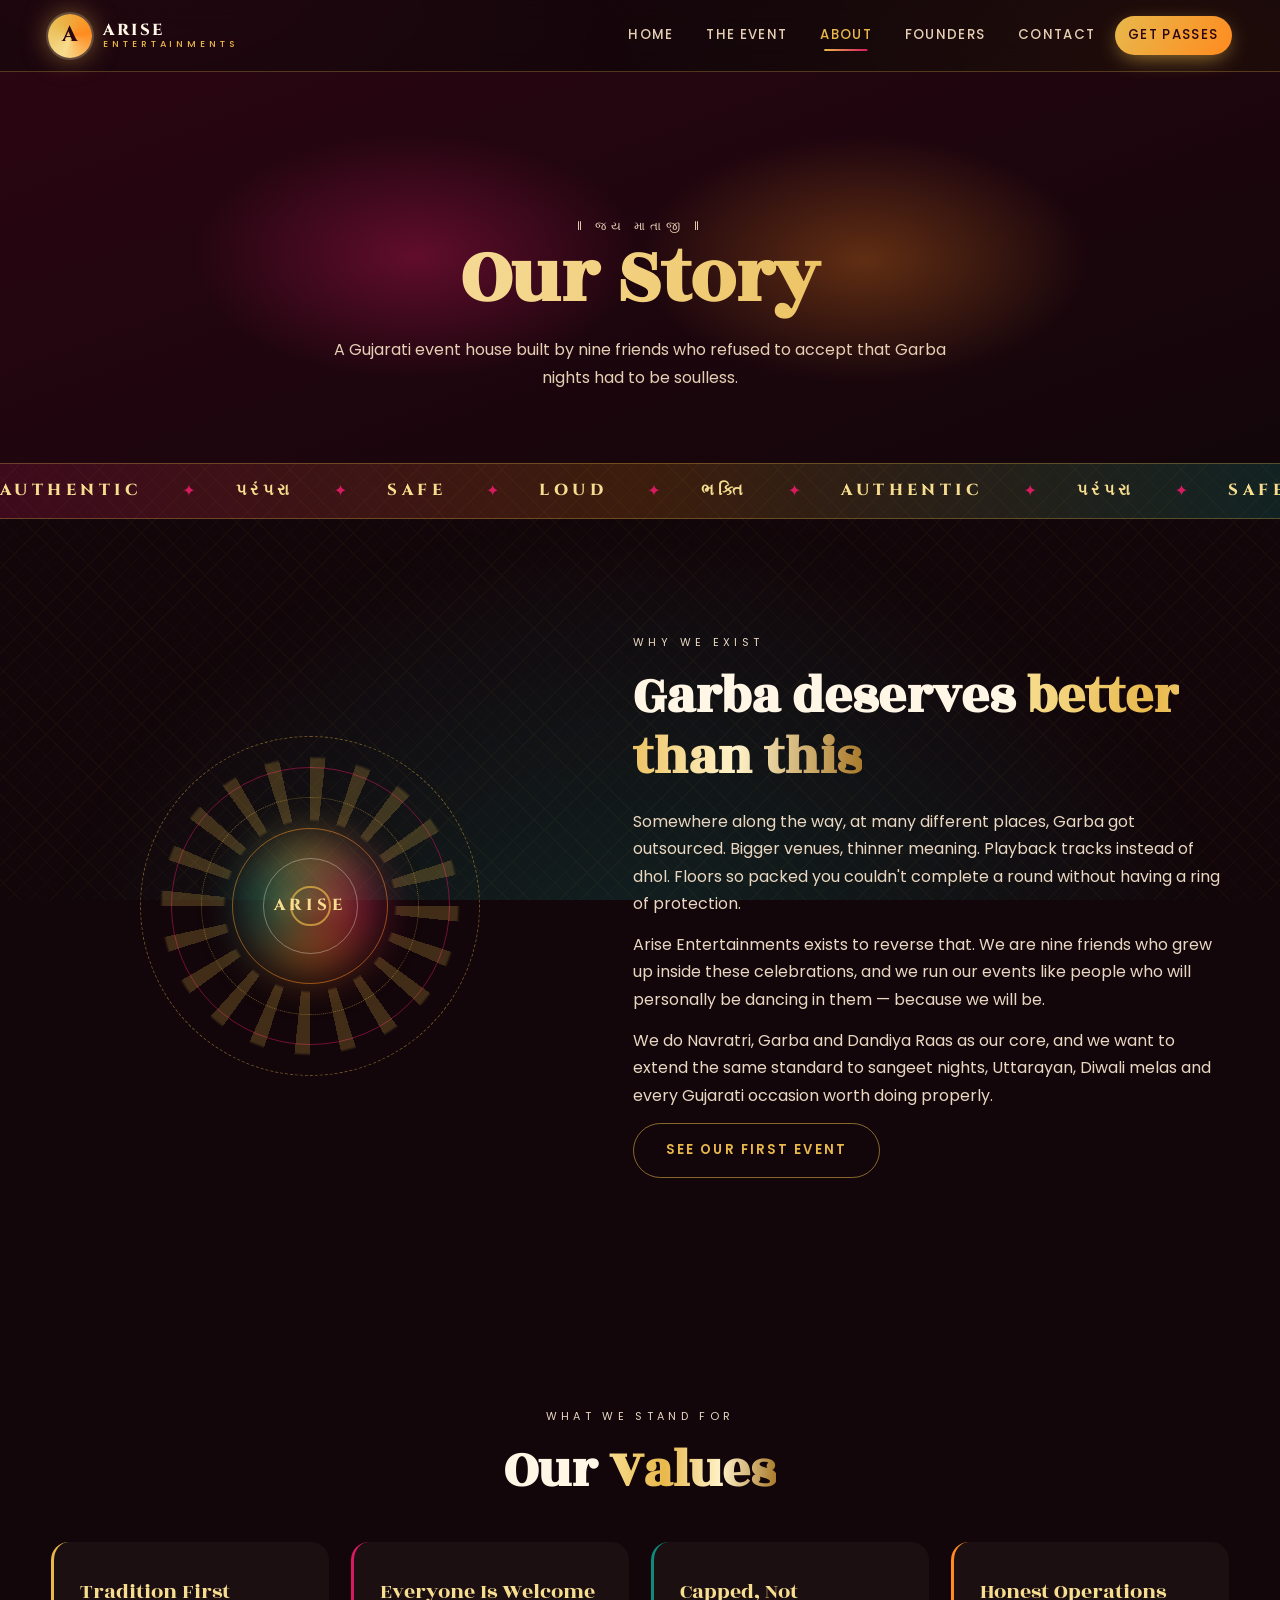
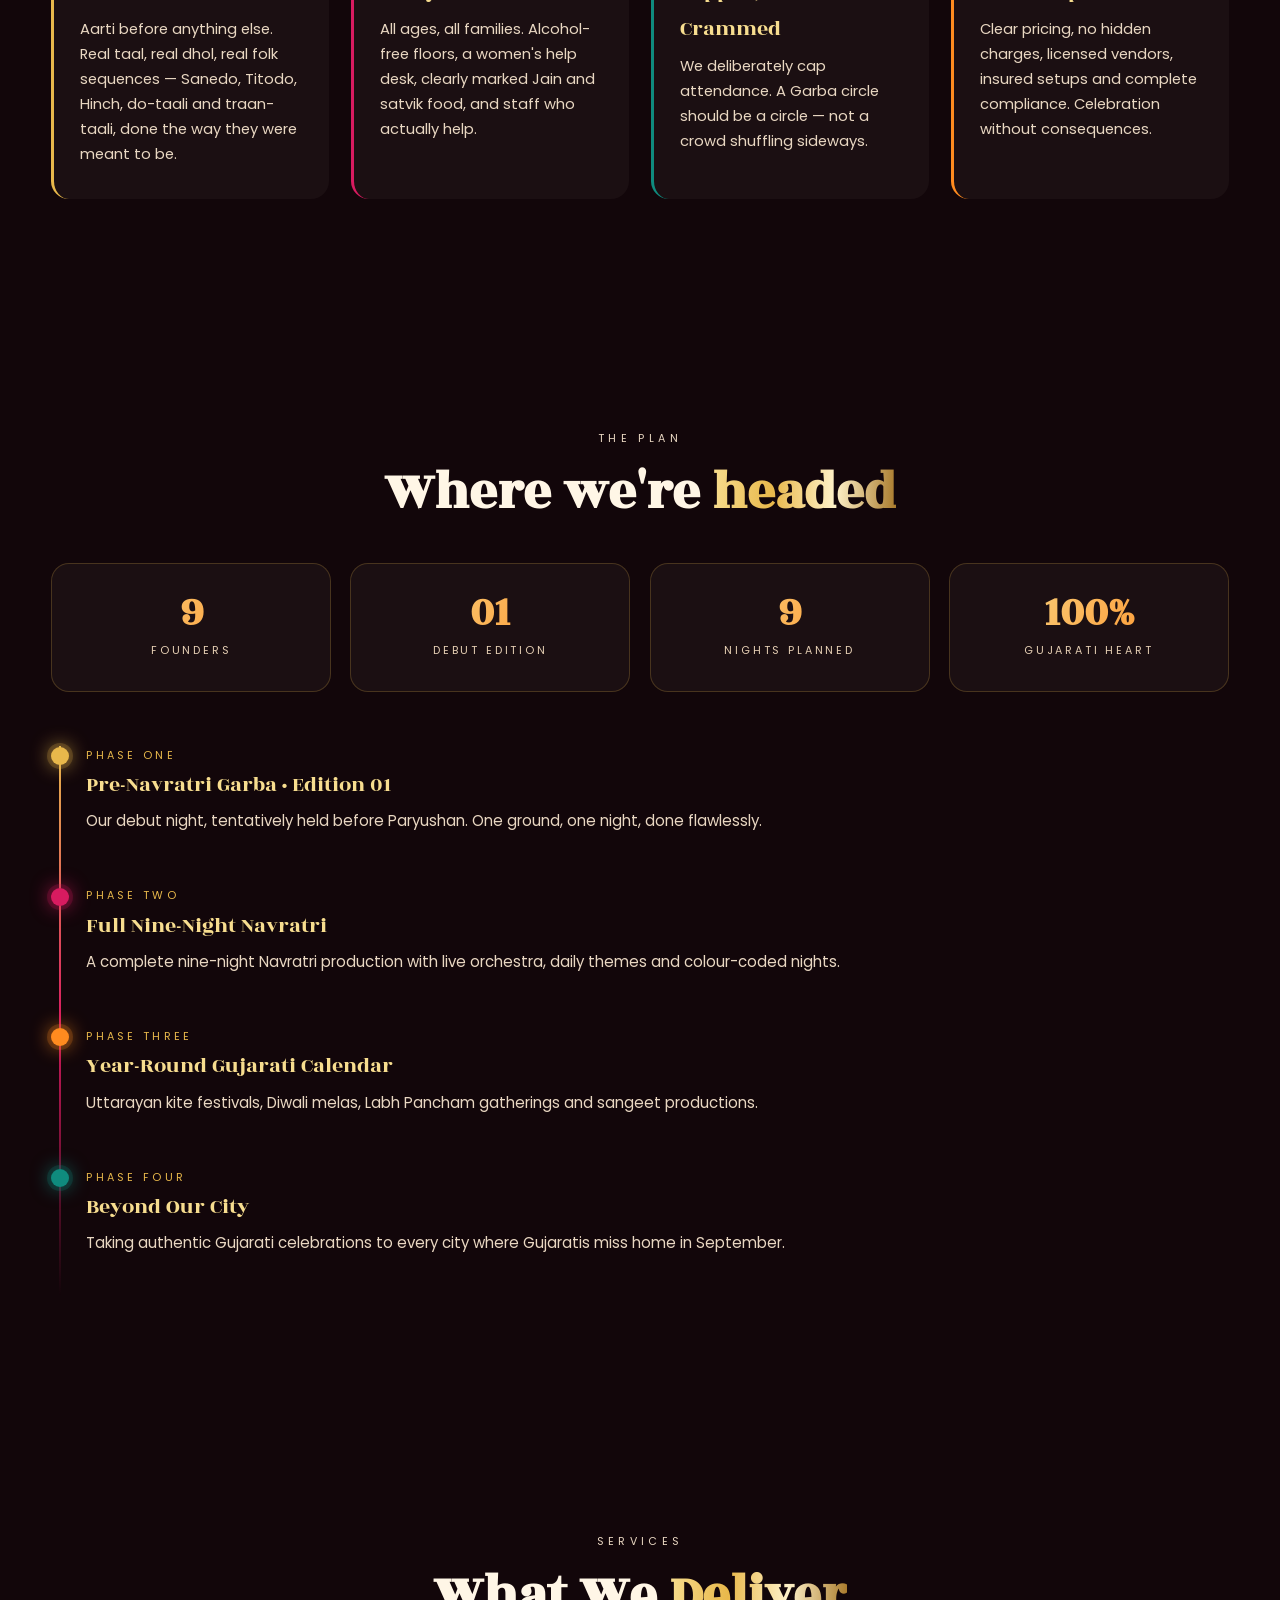
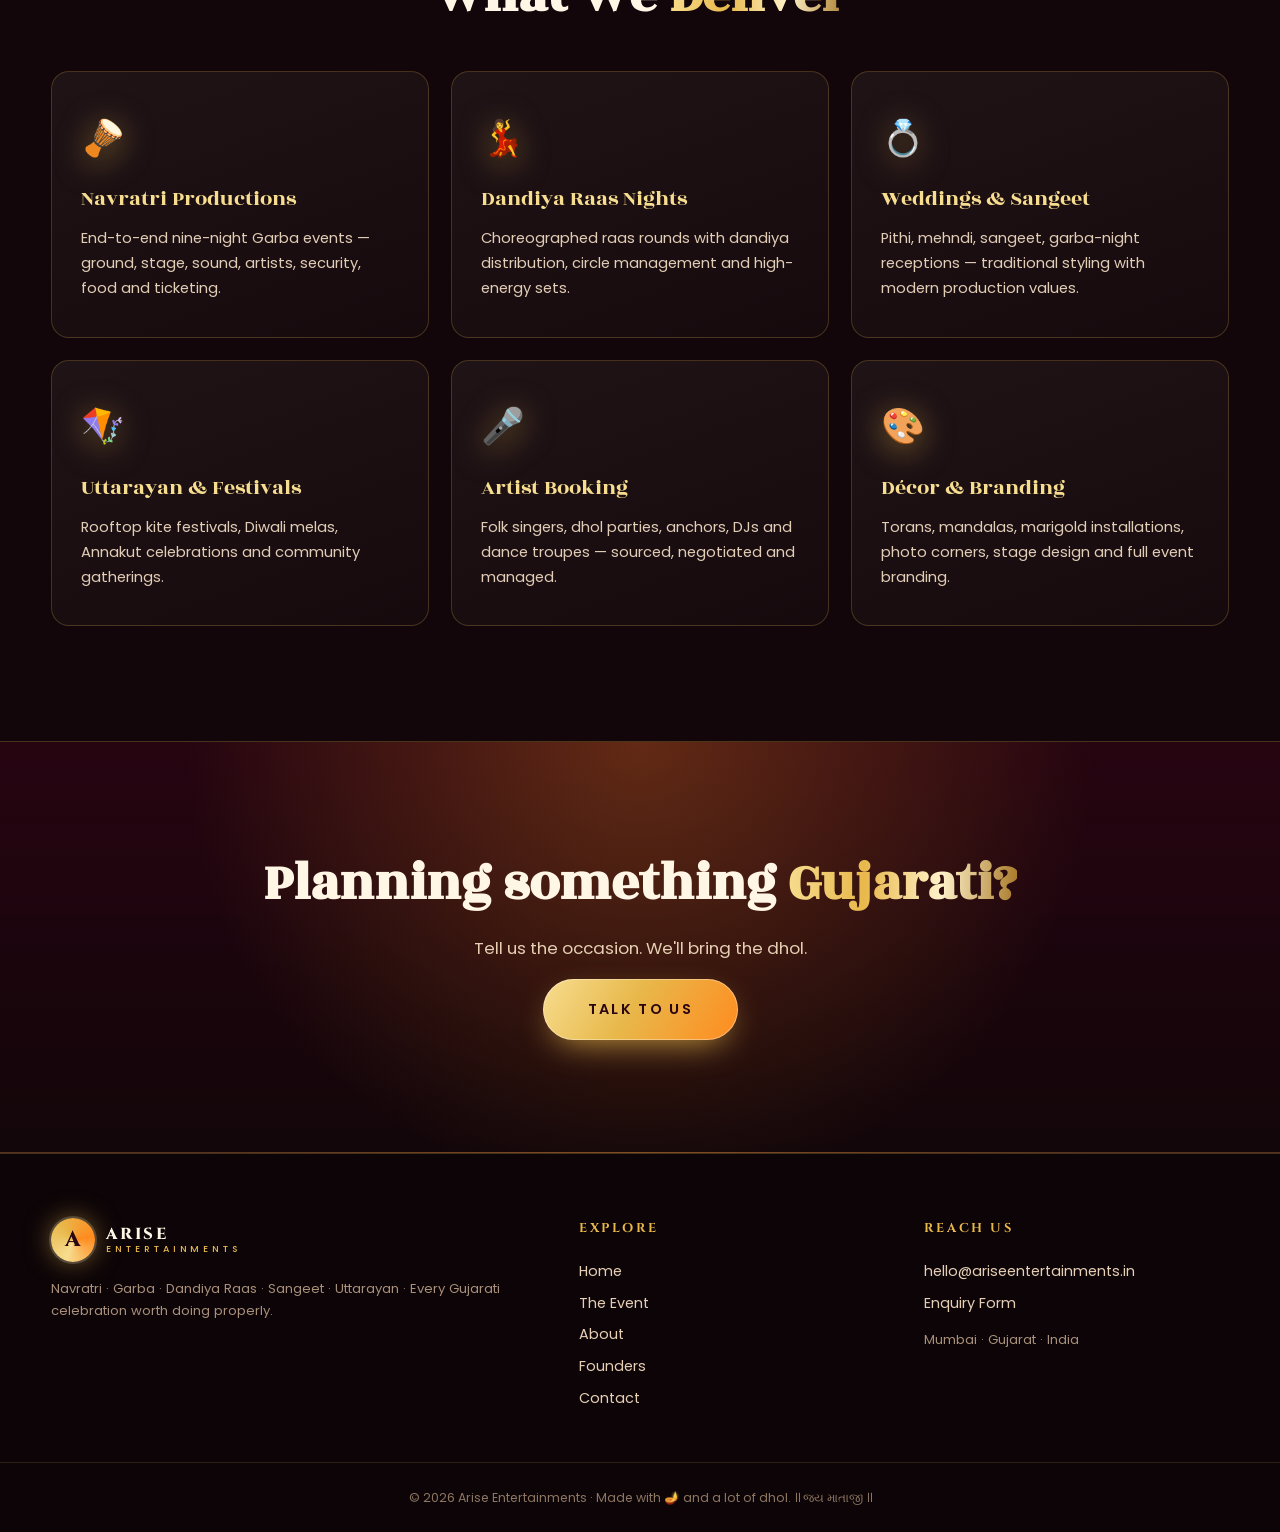
==== commit fe6919c4: "Revise text for clarity and emphasis in about.html" ====
--- a/about.html
+++ b/about.html
@@ -58,9 +58,9 @@
     <div>
       <p class="eyebrow">Why we exist</p>
       <h2 class="h2">Garba deserves <span class="gold">better than this</span></h2>
-      <p>Somewhere along the way, Garba got outsourced. Bigger venues, thinner meaning. Playback tracks instead of dhol. Floors so packed you couldn't complete a single round. Food courts that had never heard of a Jain counter.</p>
+      <p>Somewhere along the way, at many different places, Garba got outsourced. Bigger venues, thinner meaning. Playback tracks instead of dhol. Floors so packed you couldn't complete a round without having a ring of protection.</p>
       <p>Arise Entertainments exists to reverse that. We are nine friends who grew up inside these celebrations, and we run our events like people who will personally be dancing in them — because we will be.</p>
-      <p>We do Navratri, Garba and Dandiya Raas as our core, and we extend the same standard to sangeet nights, Uttarayan, Diwali melas and every Gujarati occasion worth doing properly.</p>
+      <p>We do Navratri, Garba and Dandiya Raas as our core, and we want to extend the same standard to sangeet nights, Uttarayan, Diwali melas and every Gujarati occasion worth doing properly.</p>
       <a href="event.html" class="btn btn-outline">See Our First Event</a>
     </div>
   </div>
